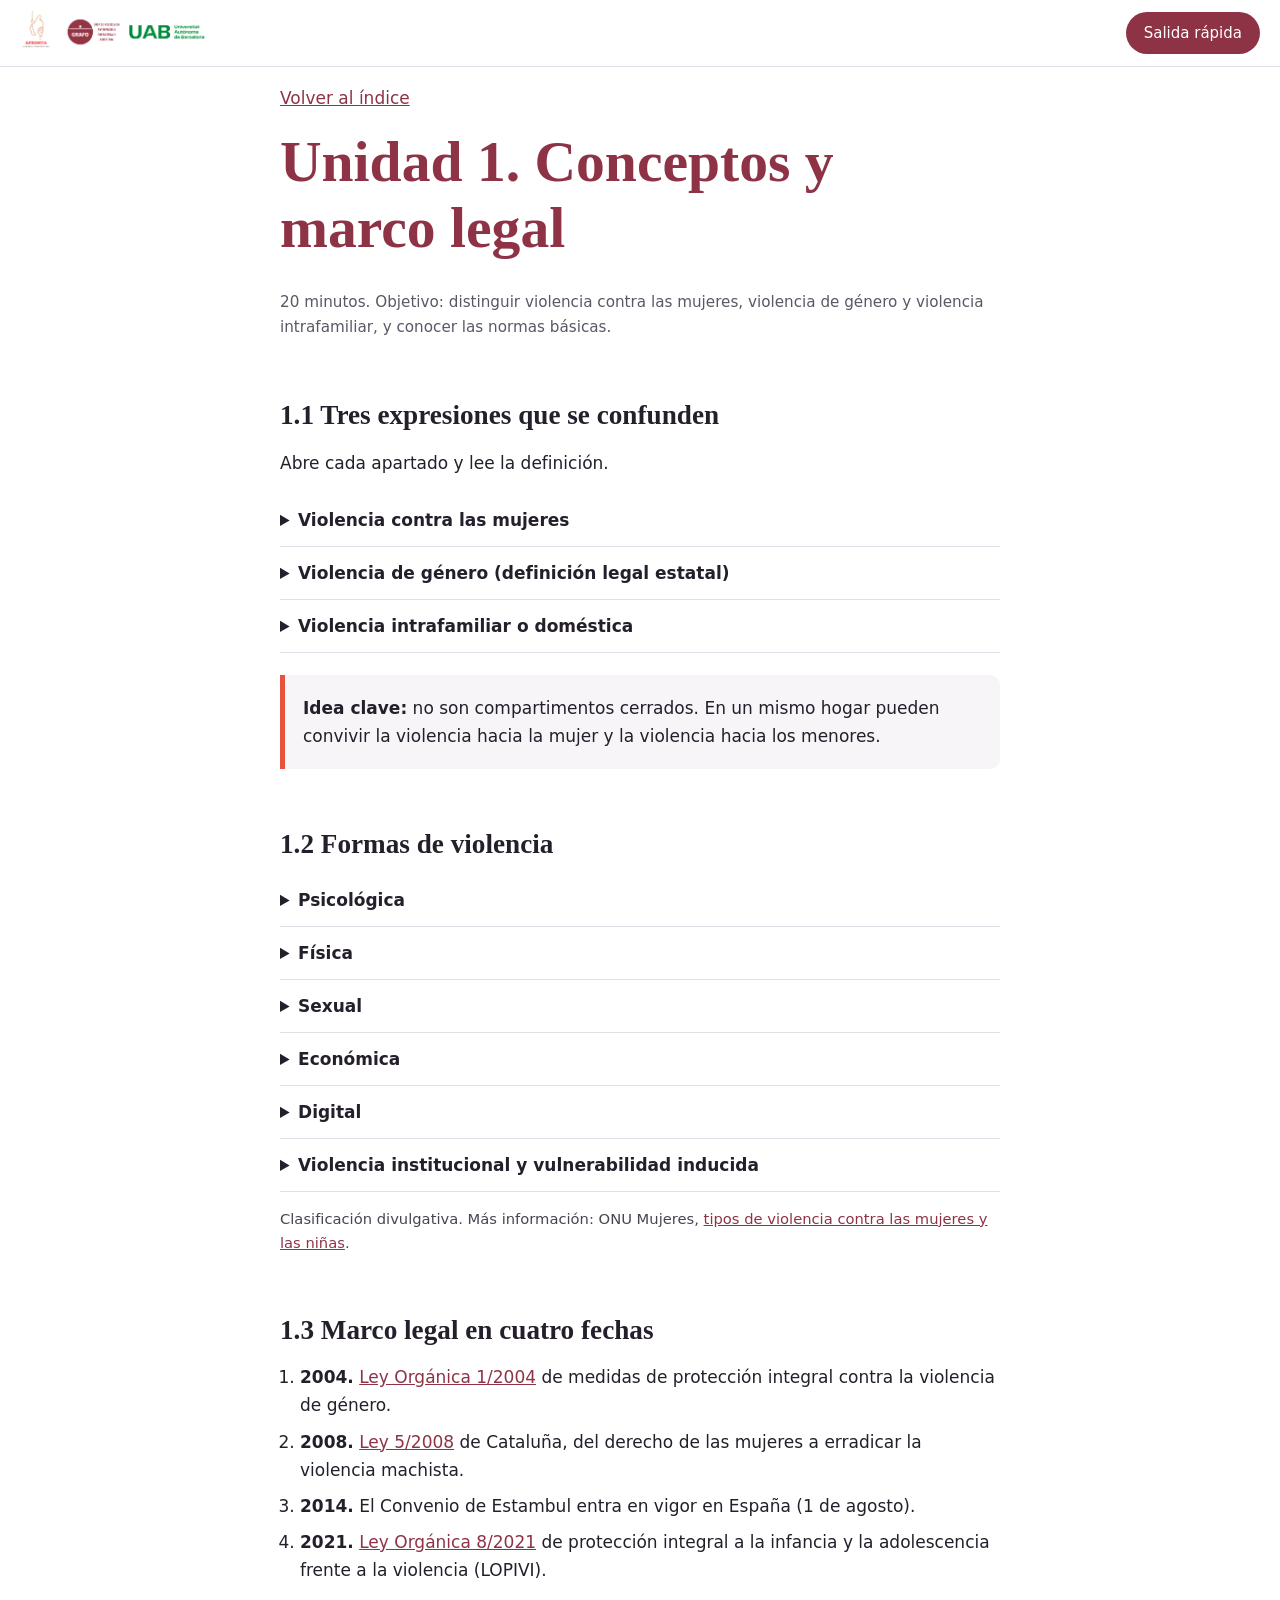
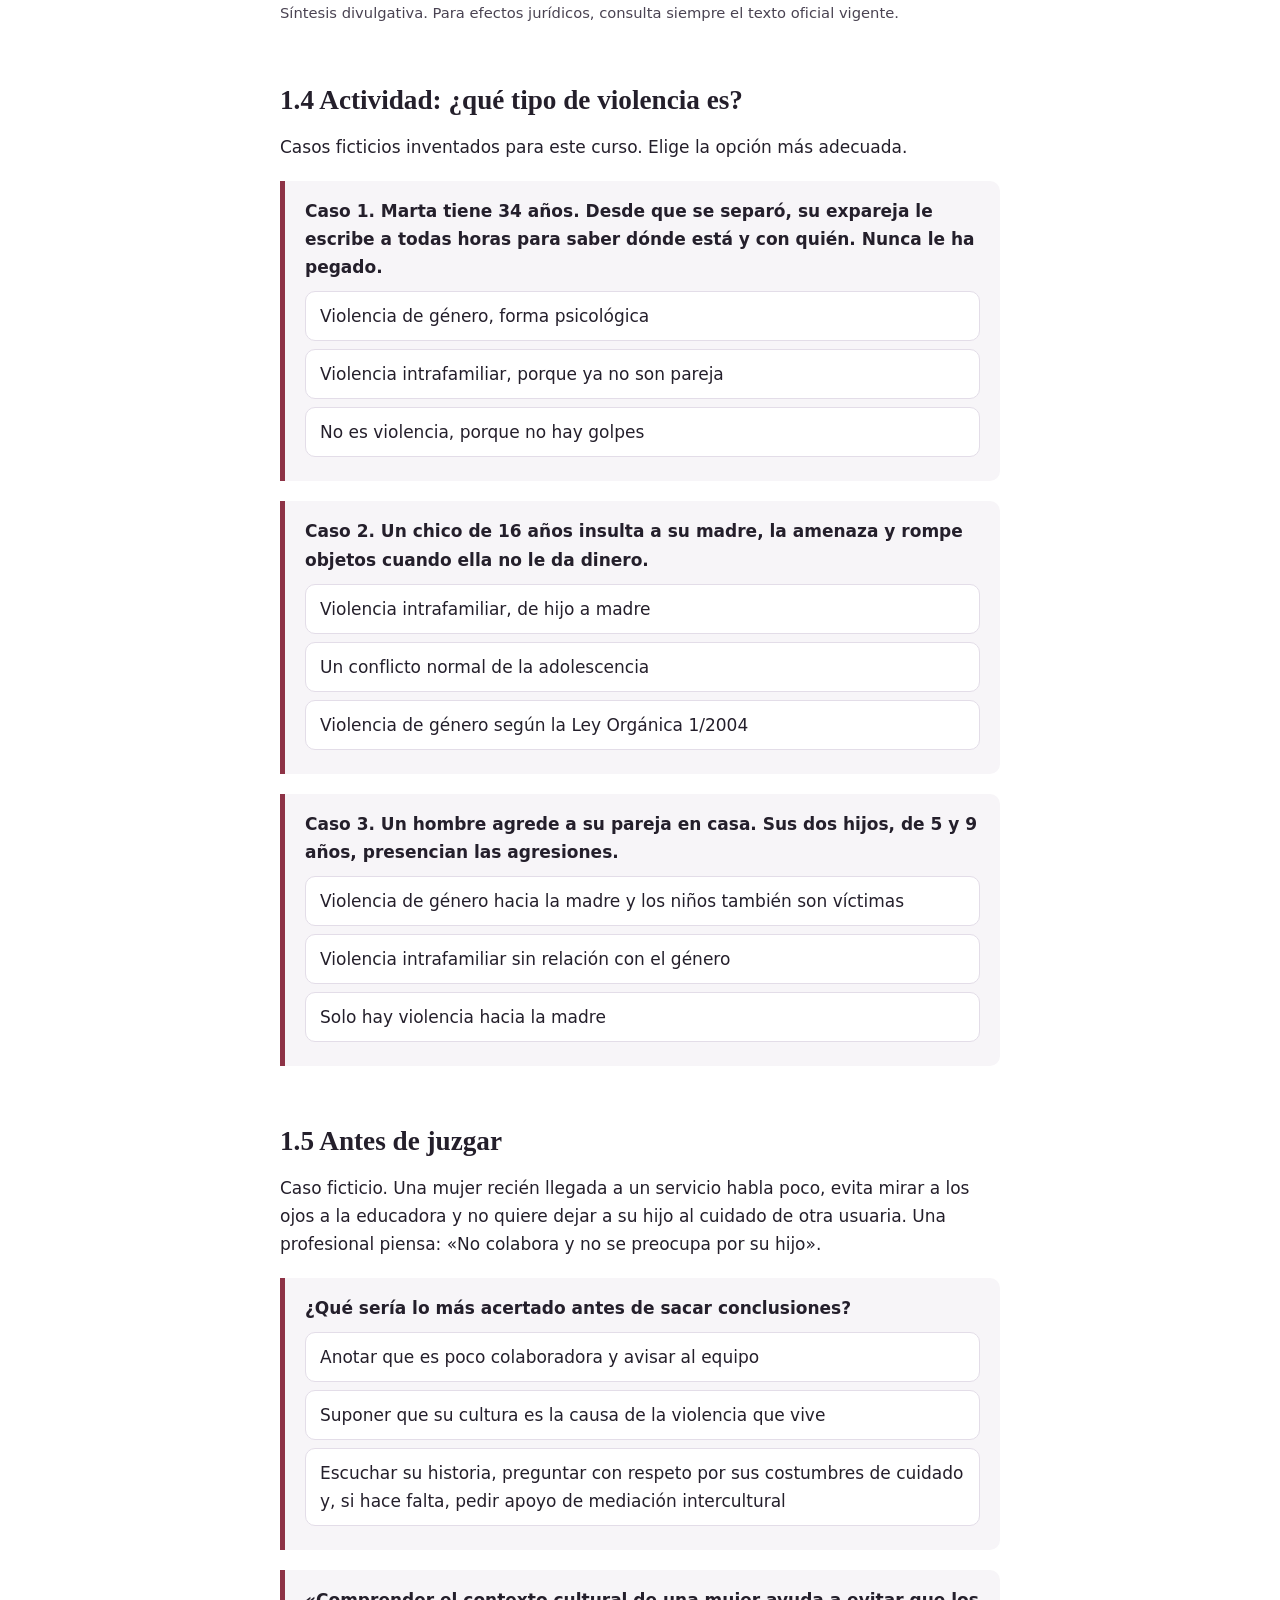
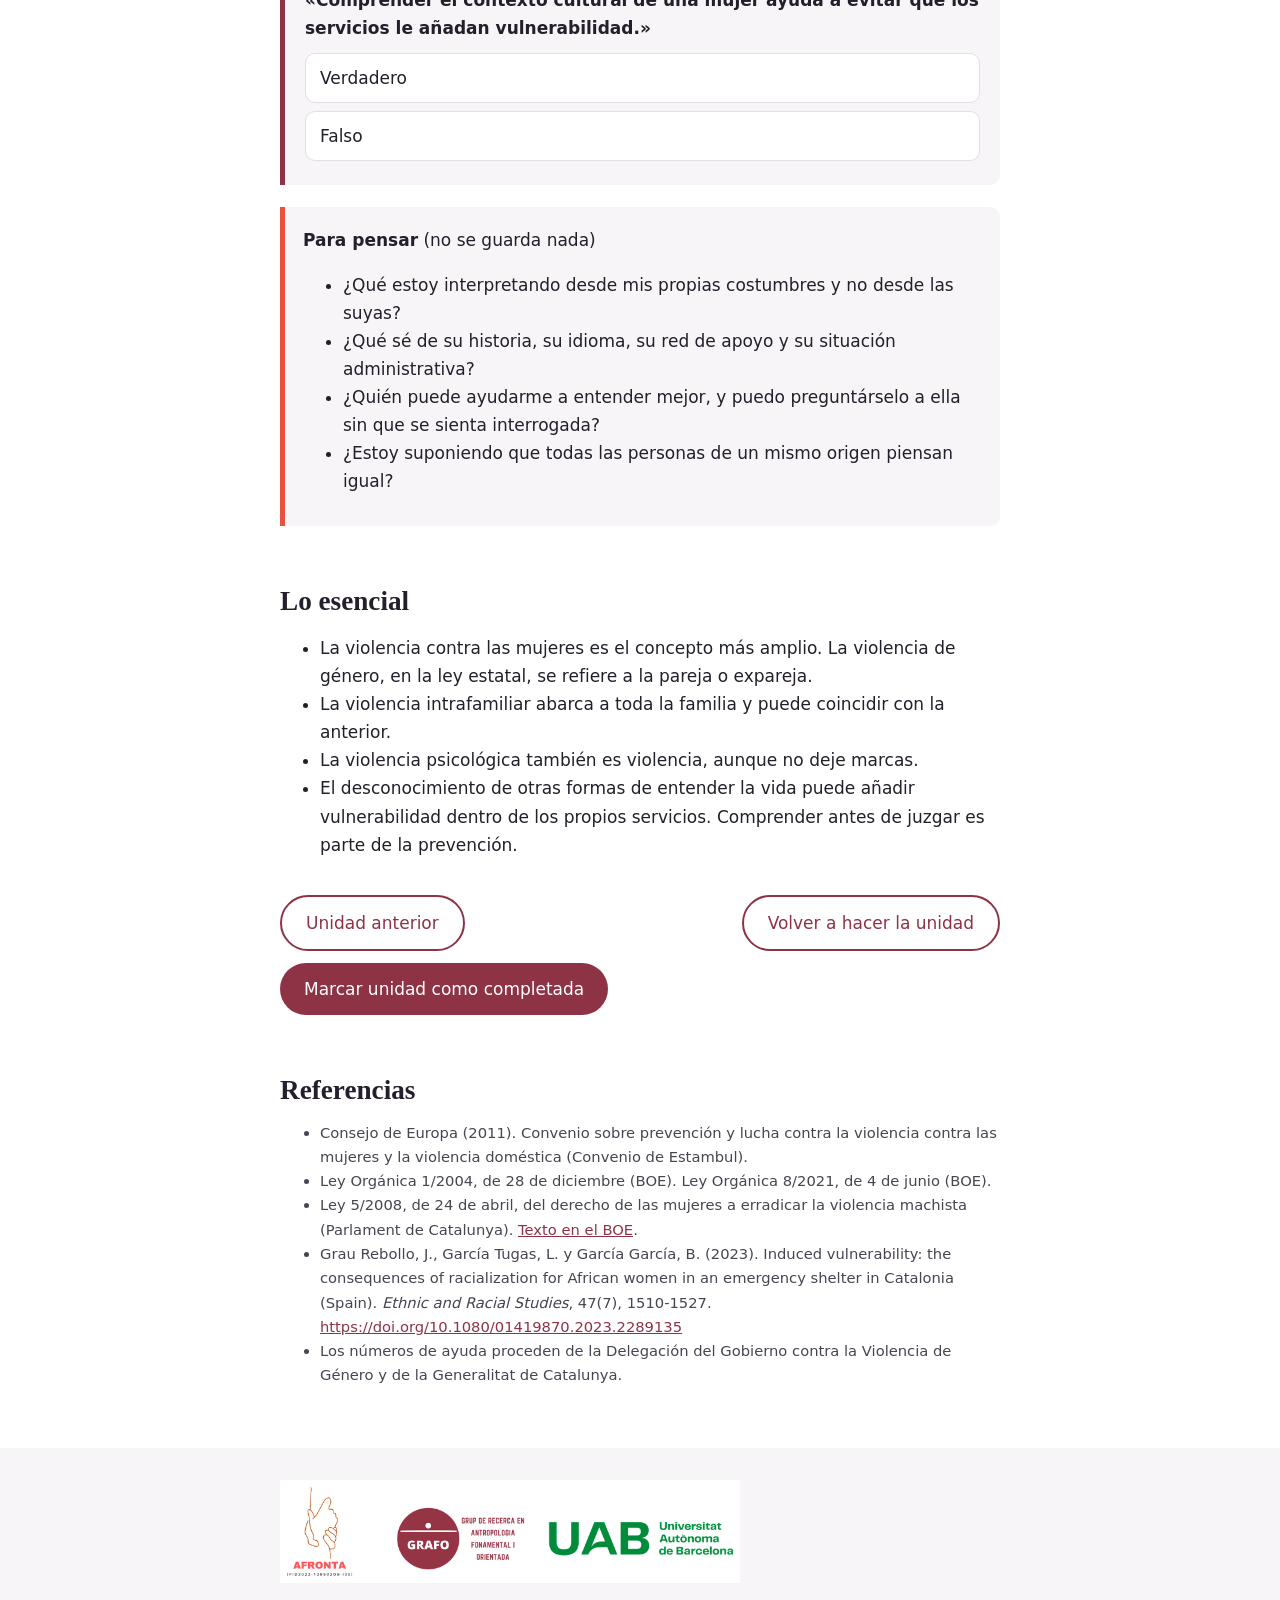
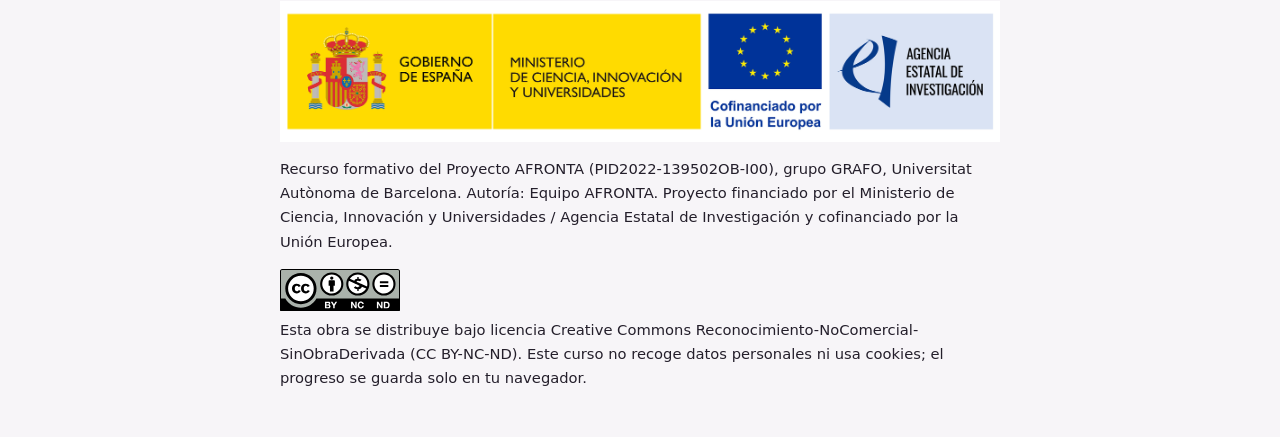
==== unidad-1/index.html @ 179e8720 "Launh" ====
<!DOCTYPE html>
<html lang="es">
<head>
<meta charset="utf-8">
<meta name="viewport" content="width=device-width, initial-scale=1">
<title>Unidad 1. Conceptos y marco legal | Mirar, nombrar, acompañar</title>
<link rel="stylesheet" href="../assets/style.css">
</head>
<body data-base="../">
<main id="main" class="wrap">
<p><a href="../index.html">Volver al índice</a></p>
<h1>Unidad 1. Conceptos y marco legal</h1>
<p class="meta">20 minutos. Objetivo: distinguir violencia contra las mujeres, violencia de género y violencia intrafamiliar, y conocer las normas básicas.</p>

<h2>1.1 Tres expresiones que se confunden</h2>
<p>Abre cada apartado y lee la definición.</p>
<details><summary>Violencia contra las mujeres</summary>
<p>Es el concepto más amplio. El Convenio de Estambul (Consejo de Europa, 2011) la considera una violación de los derechos humanos y una forma de discriminación. Incluye cualquier acto basado en el género que cause o pueda causar daño físico, sexual, psicológico o económico, ocurra en público o en privado.</p></details>
<details><summary>Violencia de género (definición legal estatal)</summary>
<p>La Ley Orgánica 1/2004 la define como la que ejercen hombres sobre mujeres que son o han sido sus cónyuges o parejas, aunque no convivan. La ley la entiende como expresión de desigualdad y de relaciones de poder. En Cataluña, la <a href="https://www.boe.es/eli/es-ct/l/2008/04/24/5/con">Ley 5/2008</a> habla de «violencia machista» y contempla más ámbitos: la pareja, la familia, el trabajo, la comunidad, el entorno digital y las instituciones, entre otros.</p></details>
<details><summary>Violencia intrafamiliar o doméstica</summary>
<p>Es la que ocurre entre personas de una misma familia o que conviven: hacia hijos e hijas, personas mayores, entre hermanos o de hijos hacia padres y madres. El Código Penal (art. 173.2) sanciona la violencia habitual en el ámbito familiar. La Ley 5/2008 recoge también el «ámbito familiar»: la violencia contra mujeres y menores ejercida por otros miembros de la familia o del hogar, sin incluir la de la pareja.</p></details>
<div class="note"><p><b>Idea clave:</b> no son compartimentos cerrados. En un mismo hogar pueden convivir la violencia hacia la mujer y la violencia hacia los menores.</p></div>

<h2>1.2 Formas de violencia</h2>
<details><summary>Psicológica</summary><p>Insultos, humillaciones, amenazas, aislamiento, control de las amistades o del móvil. Es la más frecuente y la que menos se ve.</p></details>
<details><summary>Física</summary><p>Golpes, empujones o cualquier agresión al cuerpo. No siempre deja marcas.</p></details>
<details><summary>Sexual</summary><p>Cualquier acto sexual sin consentimiento, también dentro de la pareja.</p></details>
<details><summary>Económica</summary><p>Controlar el dinero, impedir trabajar o negar los recursos básicos para la vida familiar.</p></details>
<details><summary>Digital</summary><p>Vigilancia por redes o geolocalización, difusión de imágenes íntimas, acoso por mensajes.</p></details>
<details><summary>Violencia institucional y vulnerabilidad inducida</summary>
<p>La Ley 5/2008 reconoce la <b>violencia institucional</b>: acciones u omisiones de las instituciones que retrasan, dificultan o impiden que una mujer acceda a sus derechos, incluida la falta de la diligencia debida.</p>
<p>La investigación antropológica añade un matiz: a veces no hay mala intención, sino <b>desconocimiento</b>. Si los servicios no conocen formas culturalmente diversas de pensar, comunicarse o criar, pueden interpretar mal a una mujer (por ejemplo, creer que «no colabora» o que «cuida mal») y, sin quererlo, añadirle una vulnerabilidad nueva. Grau Rebollo, García Tugas y García García (2023) la llaman <i>vulnerabilidad inducida</i>: un aumento de la vulnerabilidad que ya tenía la persona, dentro de los propios servicios de protección. Es un concepto cercano a la violencia institucional, pero no idéntico.</p>
<p>Comprender el contexto no justifica ninguna violencia: ninguna costumbre justifica vulnerar derechos. Se trata de comprender antes de juzgar.</p></details>
<p class="refs">Clasificación divulgativa. Más información: ONU Mujeres, <a href="https://www.unwomen.org/es/what-we-do/ending-violence-against-women/faqs/types-of-violence">tipos de violencia contra las mujeres y las niñas</a>.</p>

<h2>1.3 Marco legal en cuatro fechas</h2>
<ol class="tl">
<li><b>2004.</b> <a href="https://www.boe.es/buscar/act.php?id=BOE-A-2004-21760">Ley Orgánica 1/2004</a> de medidas de protección integral contra la violencia de género.</li>
<li><b>2008.</b> <a href="https://www.boe.es/eli/es-ct/l/2008/04/24/5/con">Ley 5/2008</a> de Cataluña, del derecho de las mujeres a erradicar la violencia machista.</li>
<li><b>2014.</b> El Convenio de Estambul entra en vigor en España (1 de agosto).</li>
<li><b>2021.</b> <a href="https://www.boe.es/eli/es/lo/2021/06/04/8/con">Ley Orgánica 8/2021</a> de protección integral a la infancia y la adolescencia frente a la violencia (LOPIVI).</li>
</ol>
<p class="refs">Síntesis divulgativa. Para efectos jurídicos, consulta siempre el texto oficial vigente.</p>

<h2>1.4 Actividad: ¿qué tipo de violencia es?</h2>
<p>Casos ficticios inventados para este curso. Elige la opción más adecuada.</p>

<div class="quiz"><p class="q">Caso 1. Marta tiene 34 años. Desde que se separó, su expareja le escribe a todas horas para saber dónde está y con quién. Nunca le ha pegado.</p>
<button class="opt" type="button" data-ok>Violencia de género, forma psicológica</button>
<button class="opt" type="button">No es violencia, porque no hay golpes</button>
<button class="opt" type="button">Violencia intrafamiliar, porque ya no son pareja</button>
<p class="fb" aria-live="polite" hidden>El control persistente por parte de una expareja es violencia psicológica. La ley incluye a las exparejas, aunque ya no convivan y no haya agresión física.</p></div>

<div class="quiz"><p class="q">Caso 2. Un chico de 16 años insulta a su madre, la amenaza y rompe objetos cuando ella no le da dinero.</p>
<button class="opt" type="button">Violencia de género según la Ley Orgánica 1/2004</button>
<button class="opt" type="button" data-ok>Violencia intrafamiliar, de hijo a madre</button>
<button class="opt" type="button">Un conflicto normal de la adolescencia</button>
<p class="fb" aria-live="polite" hidden>Es violencia en el ámbito familiar. No encaja en la definición estatal de violencia de género, que se refiere a la pareja o expareja, pero necesita intervención.</p></div>

<div class="quiz"><p class="q">Caso 3. Un hombre agrede a su pareja en casa. Sus dos hijos, de 5 y 9 años, presencian las agresiones.</p>
<button class="opt" type="button">Solo hay violencia hacia la madre</button>
<button class="opt" type="button" data-ok>Violencia de género hacia la madre y los niños también son víctimas</button>
<button class="opt" type="button">Violencia intrafamiliar sin relación con el género</button>
<p class="fb" aria-live="polite" hidden>La norma estatal reconoce a los hijos e hijas menores como víctimas. Lo desarrollaremos en la unidad 3.</p></div>

<h2>1.5 Antes de juzgar</h2>
<p>Caso ficticio. Una mujer recién llegada a un servicio habla poco, evita mirar a los ojos a la educadora y no quiere dejar a su hijo al cuidado de otra usuaria. Una profesional piensa: «No colabora y no se preocupa por su hijo».</p>

<div class="quiz"><p class="q">¿Qué sería lo más acertado antes de sacar conclusiones?</p>
<button class="opt" type="button">Anotar que es poco colaboradora y avisar al equipo</button>
<button class="opt" type="button" data-ok>Escuchar su historia, preguntar con respeto por sus costumbres de cuidado y, si hace falta, pedir apoyo de mediación intercultural</button>
<button class="opt" type="button">Suponer que su cultura es la causa de la violencia que vive</button>
<p class="fb" aria-live="polite" hidden>Un mismo gesto puede significar cosas distintas según el contexto: respeto, miedo, cansancio o desconfianza hacia los servicios. Conviene preguntar sin interrogar y conocer primero su situación. Atribuir la violencia a la cultura es un error frecuente: la Ley 5/2008 pide distinguir las causas de la violencia machista de la procedencia cultural.</p></div>

<div class="quiz"><p class="q">«Comprender el contexto cultural de una mujer ayuda a evitar que los servicios le añadan vulnerabilidad.»</p>
<button class="opt" type="button" data-ok>Verdadero</button><button class="opt" type="button">Falso</button>
<p class="fb" aria-live="polite" hidden>Comprender no es justificar: ninguna particularidad cultural justifica vulnerar los derechos fundamentales de las mujeres. Pero conocer su situación evita prejuicios y permite acompañar mejor.</p></div>

<div class="note"><p><b>Para pensar</b> (no se guarda nada)</p>
<ul>
<li>¿Qué estoy interpretando desde mis propias costumbres y no desde las suyas?</li>
<li>¿Qué sé de su historia, su idioma, su red de apoyo y su situación administrativa?</li>
<li>¿Quién puede ayudarme a entender mejor, y puedo preguntárselo a ella sin que se sienta interrogada?</li>
<li>¿Estoy suponiendo que todas las personas de un mismo origen piensan igual?</li>
</ul></div>

<h2>Lo esencial</h2>
<ul>
<li>La violencia contra las mujeres es el concepto más amplio. La violencia de género, en la ley estatal, se refiere a la pareja o expareja.</li>
<li>La violencia intrafamiliar abarca a toda la familia y puede coincidir con la anterior.</li>
<li>La violencia psicológica también es violencia, aunque no deje marcas.</li>
<li>El desconocimiento de otras formas de entender la vida puede añadir vulnerabilidad dentro de los propios servicios. Comprender antes de juzgar es parte de la prevención.</li>
</ul>

<div class="nav"><a class="btn ghost" href="../unidad-0/index.html">Unidad anterior</a>
<button class="btn ghost" type="button" data-reset="u1">Volver a hacer la unidad</button>
<button class="btn" type="button" data-complete="u1">Marcar unidad como completada</button></div>
<p id="saved" hidden>Progreso guardado en este navegador. <a href="../unidad-2/index.html">Pasar a la unidad 2</a></p>

<h2>Referencias</h2>
<ul class="refs">
<li>Consejo de Europa (2011). Convenio sobre prevención y lucha contra la violencia contra las mujeres y la violencia doméstica (Convenio de Estambul).</li>
<li>Ley Orgánica 1/2004, de 28 de diciembre (BOE). Ley Orgánica 8/2021, de 4 de junio (BOE).</li>
<li>Ley 5/2008, de 24 de abril, del derecho de las mujeres a erradicar la violencia machista (Parlament de Catalunya). <a href="https://www.boe.es/eli/es-ct/l/2008/04/24/5/con">Texto en el BOE</a>.</li>
<li>Grau Rebollo, J., García Tugas, L. y García García, B. (2023). Induced vulnerability: the consequences of racialization for African women in an emergency shelter in Catalonia (Spain). <i>Ethnic and Racial Studies</i>, 47(7), 1510-1527. <a href="https://doi.org/10.1080/01419870.2023.2289135">https://doi.org/10.1080/01419870.2023.2289135</a></li>
<li>Los números de ayuda proceden de la Delegación del Gobierno contra la Violencia de Género y de la Generalitat de Catalunya.</li>
</ul>
</main>
<script src="../assets/app.js"></script>
</body>
</html>
---- assets/style.css ----
:root{--ink:#241F2B;--bur:#8E3346;--cor:#E8533F;--grn:#0E8F46;--mist:#F7F5F8;--line:#E3DDE8}
*{box-sizing:border-box}
body{margin:0;font:17px/1.65 system-ui,-apple-system,"Segoe UI",sans-serif;color:var(--ink);background:#fff}
h1,h2,h3{font-family:"Iowan Old Style","Palatino Linotype",Palatino,Georgia,serif;line-height:1.15;margin:0 0 .5em}
h1{font-size:clamp(2.2rem,6vw,3.6rem);color:var(--bur)}
h2{font-size:1.7rem;margin-top:2.2em}
h3{font-size:1.2rem}
a{color:var(--bur)}
:focus-visible{outline:3px solid var(--cor);outline-offset:2px}
.skip{position:absolute;left:-999px}.skip:focus{left:8px;top:8px;background:#fff;padding:8px;z-index:20}
.bar{position:sticky;top:0;z-index:10;display:flex;align-items:center;justify-content:space-between;gap:12px;padding:8px 20px;background:#fff;border-bottom:1px solid var(--line)}
.bar img{height:42px;width:auto;max-width:60vw}
.exit{background:var(--bur);color:#fff;border:0;border-radius:999px;padding:9px 18px;font:inherit;font-size:15px;cursor:pointer}
.exit:hover{background:#6f2536}
.wrap{max-width:760px;margin:0 auto;padding:0 20px}
.hero{padding:56px 0 28px;position:relative}
.hero svg{position:absolute;right:0;top:36px;width:210px;pointer-events:none}
@media(min-width:701px){.hero>:not(svg){max-width:calc(100% - 230px)}}
.lead{font-size:1.2rem;max-width:34em}
.meta{color:#5d5666;font-size:.95rem}
.path{list-style:none;margin:24px 0;padding:0 0 0 30px;border-left:2px solid var(--bur)}
.path li{position:relative;margin:0 0 6px}
.path li::before{content:"";position:absolute;left:-39px;top:18px;width:16px;height:16px;border-radius:50%;background:#fff;border:3px solid var(--bur)}
.path li.done::before{background:var(--grn);border-color:var(--grn)}
.path li.soon{opacity:.55}
.path li>a,.path li>span{display:flex;justify-content:space-between;gap:12px;padding:12px 14px;text-decoration:none;color:inherit;border-radius:10px}
.path li>a:hover{background:var(--mist)}
.path small{color:#5d5666;white-space:nowrap}
.note{background:var(--mist);border-left:5px solid var(--cor);padding:14px 18px;border-radius:0 10px 10px 0;margin:22px 0}
.note p{margin:.3em 0}
details{border-bottom:1px solid var(--line);padding:12px 0}
summary{cursor:pointer;font-weight:700}
details[open] summary{color:var(--bur)}
.time{display:inline-block;font-size:.9rem;color:#5d5666;margin-left:8px;font-family:system-ui,sans-serif;font-weight:400}
.quiz{border-left:5px solid var(--bur);background:var(--mist);padding:16px 20px;margin:20px 0;border-radius:0 10px 10px 0}
.q{font-weight:700;margin:0 0 10px}
.opt{display:block;width:100%;text-align:left;font:inherit;background:#fff;border:1.5px solid var(--line);border-radius:10px;padding:10px 14px;margin:8px 0;cursor:pointer;color:var(--ink)}
.opt:hover:not(:disabled){border-color:var(--bur)}
.opt:disabled{cursor:default;color:var(--ink)}
.opt.ok{border-color:var(--grn);background:#E7F5EC}
.opt.no{border-color:var(--cor);background:#FDEBE8}
.fb{margin:12px 0 0}
.btn{display:inline-block;background:var(--bur);color:#fff;border:0;border-radius:999px;padding:12px 24px;font:inherit;text-decoration:none;cursor:pointer}
.btn:disabled{background:var(--grn)}
.btn.ghost{background:#fff;color:var(--bur);border:2px solid var(--bur)}
.nav{display:flex;flex-wrap:wrap;gap:12px;justify-content:space-between;margin:36px 0}
ol.tl{padding-left:20px}ol.tl li{margin:8px 0}
.refs{font-size:.92rem;color:#4a4352}
.ft{background:var(--mist);margin-top:60px;padding:32px 0;font-size:.92rem}
.ft img{max-width:100%;height:auto}
.ft .logos{display:grid;gap:18px}
.ft .logos img:first-child{max-width:460px}
@media(max-width:700px){.hero svg{display:none}body{font-size:16px}}
@media(prefers-reduced-motion:reduce){*{transition:none!important}}

@media print{body *{visibility:hidden}#dip,#dip *{visibility:visible}#dip{position:absolute;left:0;top:0;width:100%}}
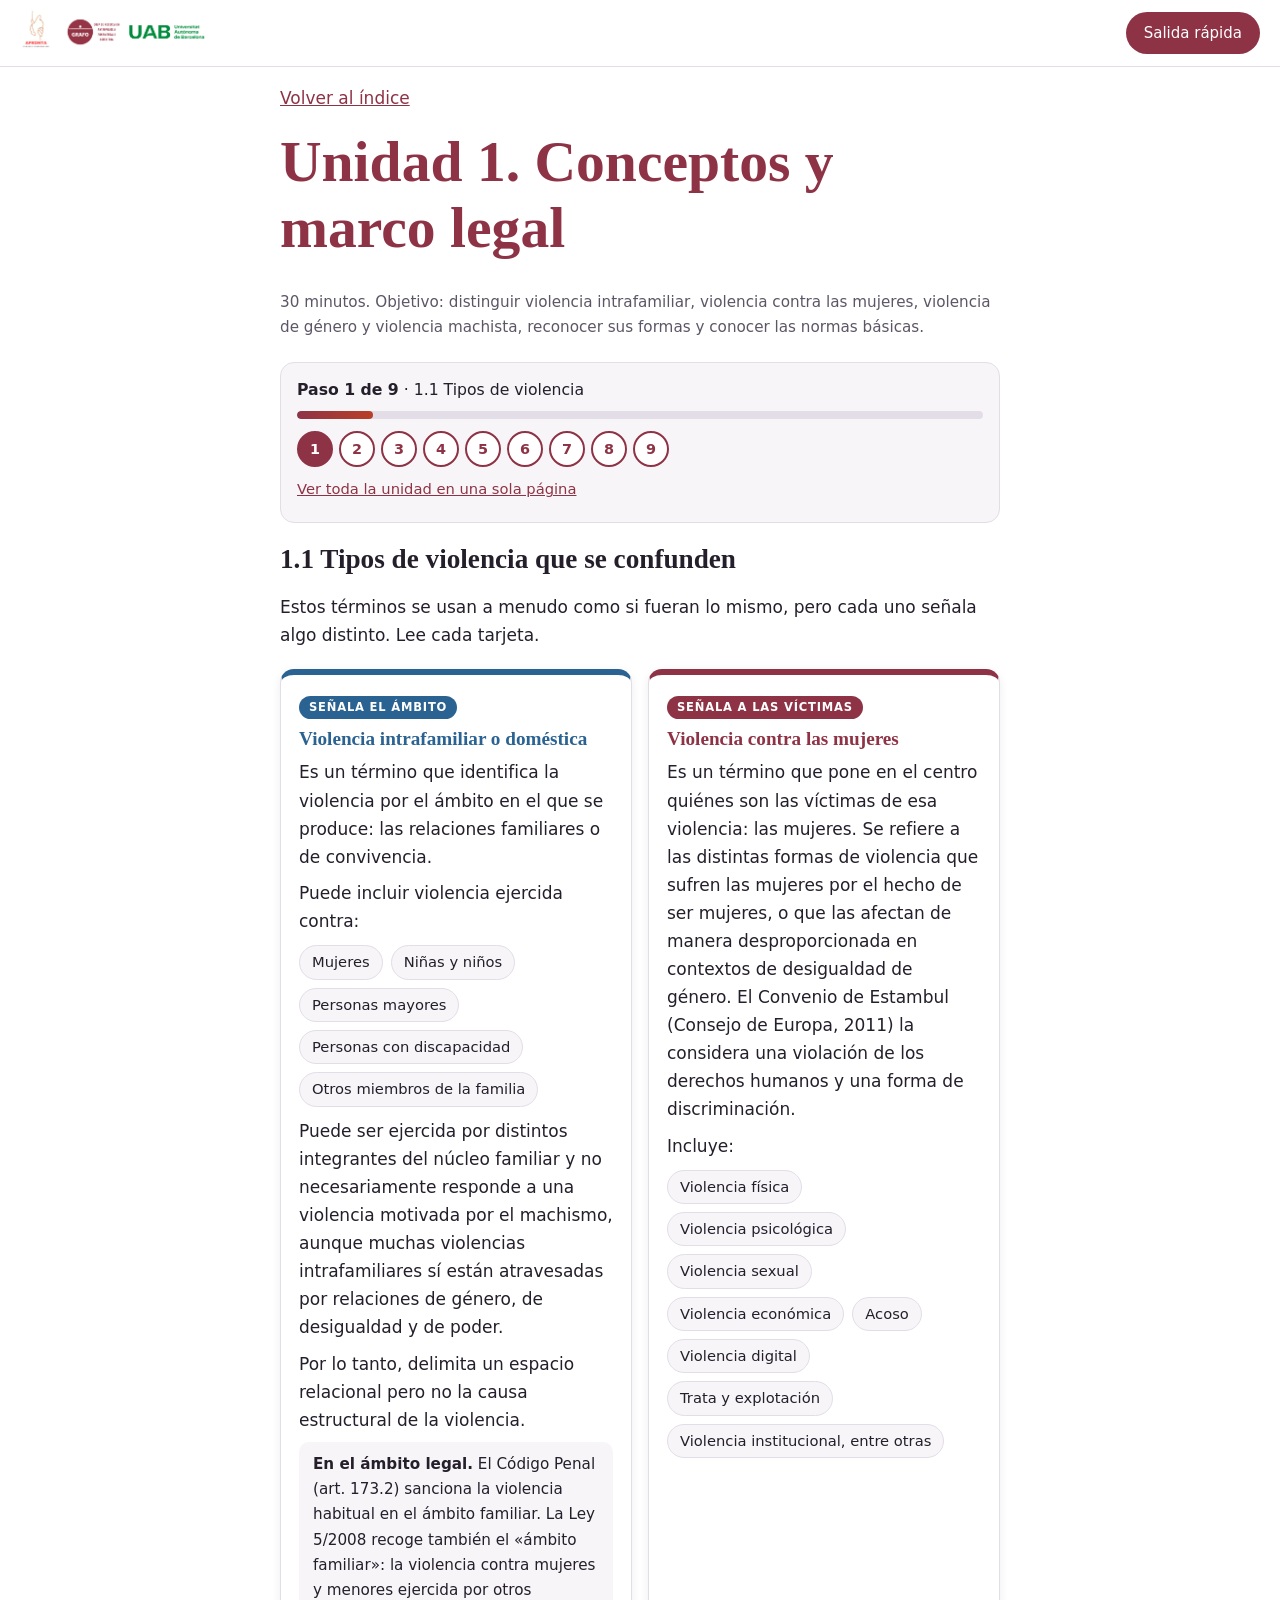
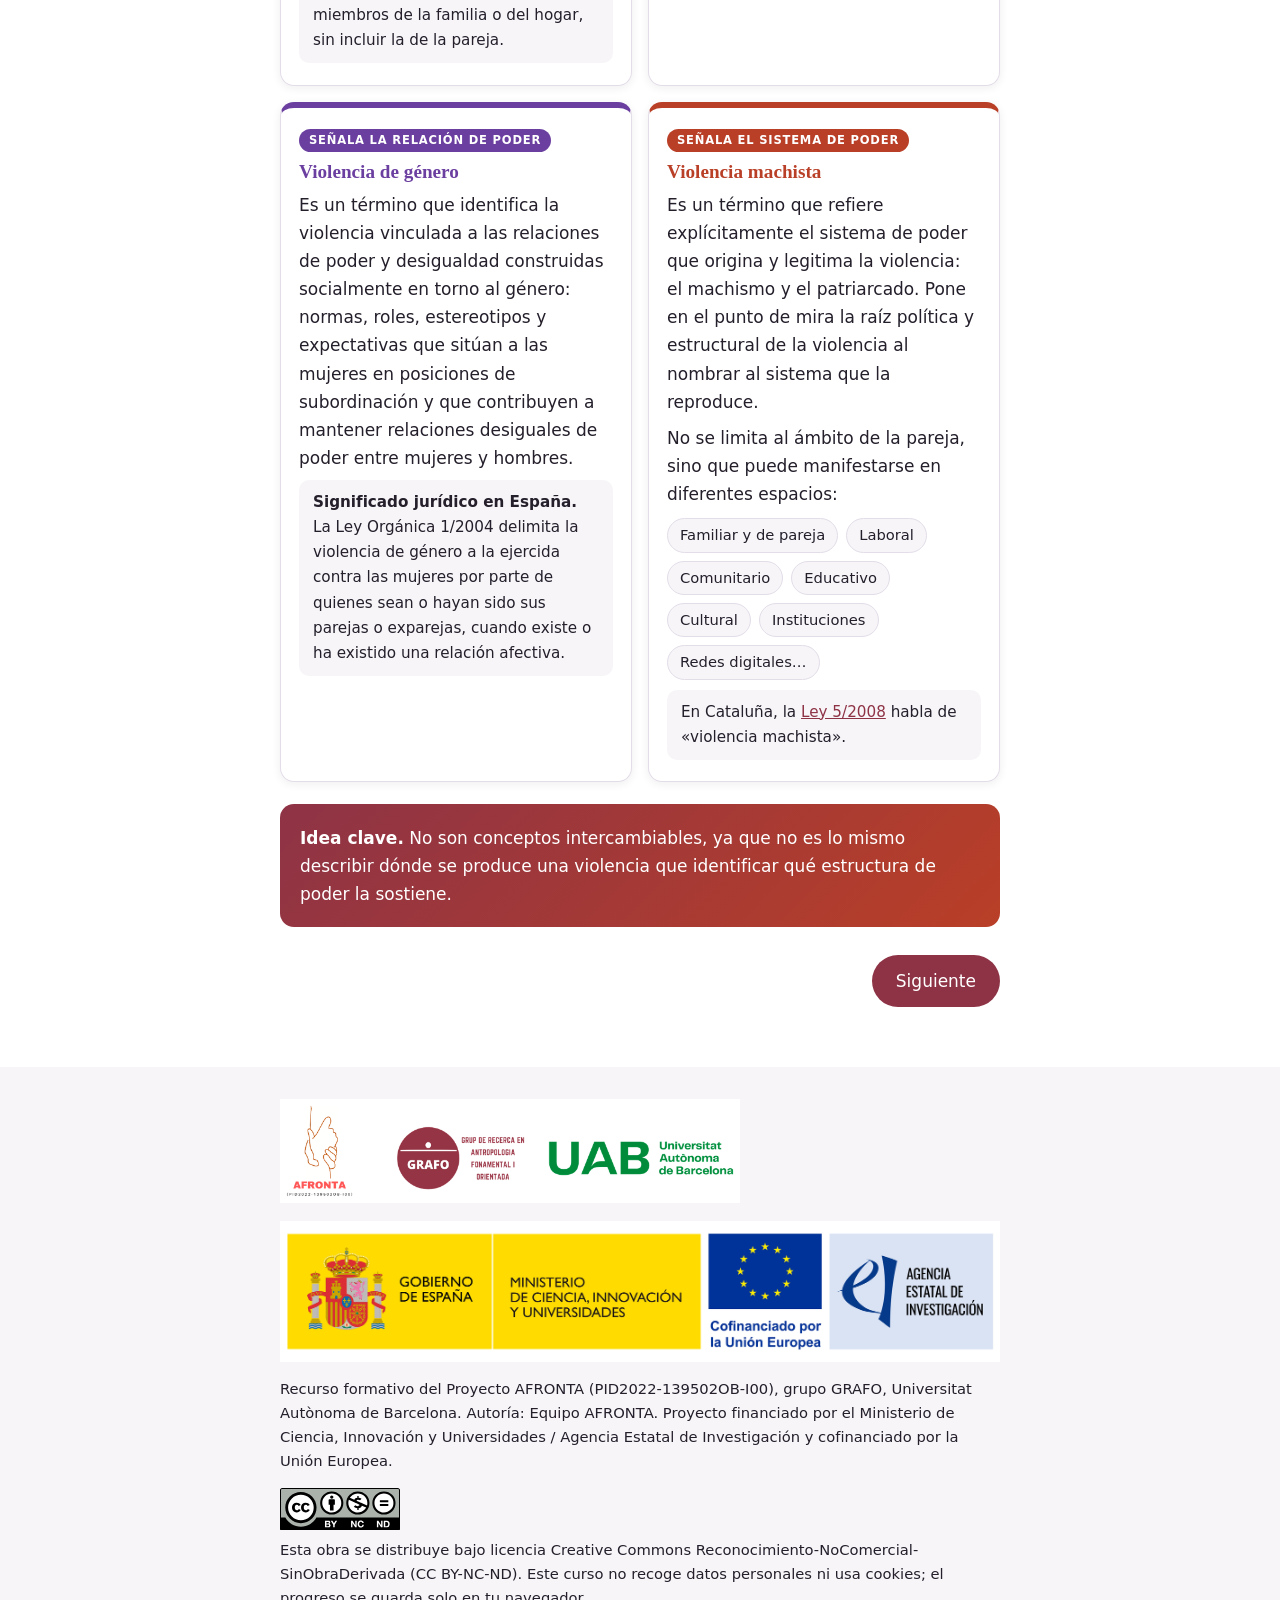
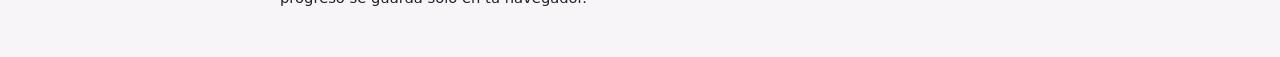
==== commit 8de0ab39: "Update unit 1" ====
--- a/unidad-1/index.html
+++ b/unidad-1/index.html
@@ -5,36 +5,160 @@
 <meta name="viewport" content="width=device-width, initial-scale=1">
 <title>Unidad 1. Conceptos y marco legal | Mirar, nombrar, acompañar</title>
 <link rel="stylesheet" href="../assets/style.css">
+<style>
+/* Estilos propios de la unidad 1 (todo en este archivo) */
+.u-bur{--c:#8E3346}.u-cor{--c:#B93F27}.u-grn{--c:#0B7A3B}.u-blu{--c:#2A6291}.u-pur{--c:#6B3FA0}
+.cards{display:grid;gap:16px;grid-template-columns:repeat(auto-fit,minmax(280px,1fr));margin:20px 0}
+.cards.sm{grid-template-columns:repeat(auto-fit,minmax(220px,1fr))}
+.card{background:#fff;border:1px solid var(--line);border-top:6px solid var(--c,var(--bur));border-radius:14px;padding:16px 18px 14px;box-shadow:0 2px 10px rgba(36,31,43,.07)}
+.card h3{margin:.45em 0 .35em;color:var(--c,var(--bur))}
+.card p{margin:.5em 0}
+.card ul{margin:.4em 0;padding-left:1.2em}
+.card.wide{grid-column:1/-1}
+.tag{display:inline-block;font:700 .72rem/1 system-ui,sans-serif;letter-spacing:.07em;text-transform:uppercase;color:#fff;background:var(--c,var(--bur));padding:6px 10px;border-radius:999px}
+.card ul.chips,.chips{display:flex;flex-wrap:wrap;gap:8px;list-style:none;margin:.6em 0;padding:0!important}
+.chips li{background:var(--mist);border:1px solid var(--line);border-radius:999px;padding:4px 12px;font-size:.92rem}
+.legal{background:var(--mist);border-radius:10px;padding:10px 14px;font-size:.95rem;margin-top:12px}
+.callout{border-left:5px solid var(--c,var(--cor));background:var(--mist);border-radius:0 12px 12px 0;padding:6px 18px;margin:16px 0}
+.callout h4{margin:.8em 0 .2em;font:700 1rem system-ui,sans-serif;color:var(--c,var(--cor));text-transform:uppercase;letter-spacing:.05em}
+.idea{background:linear-gradient(135deg,#8E3346,#B93F27);color:#fff;border-radius:14px;padding:16px 20px;margin:22px 0}
+.idea p{margin:.2em 0}
+.fig{margin:18px auto;text-align:center}
+.fig svg{max-width:100%;height:auto}
+.fig figcaption{font-size:.9rem;color:#4a4352}
+.cardsol{counter-reset:s}
+.cardsol .card{counter-increment:s;position:relative;padding-top:26px}
+.cardsol .card::before{content:counter(s);position:absolute;top:-16px;left:16px;width:32px;height:32px;border-radius:50%;background:var(--c,var(--bur));color:#fff;font:700 1rem/32px system-ui,sans-serif;text-align:center}
+.fb p,.fb ul,.fb .cards,.fb .fig{margin-top:.7em;margin-bottom:.7em}
+.fb details{background:#fff;border:1px solid var(--line);border-radius:10px;padding:10px 14px;margin:12px 0}
+.case{background:#fff;border:1px solid var(--line);border-left:6px solid var(--cor);border-radius:12px;padding:12px 18px;margin:26px 0 8px}
+.case b.k{color:var(--cor)}
+.term{position:relative;display:inline}
+.termb{font:inherit;font-weight:700;color:var(--bur);background:none;border:0;border-bottom:2px dotted var(--bur);padding:0;cursor:help}
+.pop{position:absolute;z-index:30;left:0;top:calc(100% + 8px);width:min(340px,86vw);background:#241F2B;color:#fff;border-radius:12px;padding:12px 16px;font-size:.93rem;line-height:1.5;box-shadow:0 8px 24px rgba(0,0,0,.3);font-weight:400}
+.pop[hidden]{display:none}
+.pop::before{content:"";position:absolute;top:-6px;left:var(--ax,24px);width:12px;height:12px;background:#241F2B;transform:rotate(45deg)}
+@media(prefers-reduced-motion:no-preference){.pop{animation:pin .15s ease-out}@keyframes pin{from{opacity:0;transform:translateY(-4px)}to{opacity:1;transform:none}}}
+
+.stepper{margin:22px 0 4px;padding:14px 16px;background:var(--mist);border:1px solid var(--line);border-radius:14px}
+.stepinfo{margin:0 0 8px;font-size:.98rem}
+.pbar{height:8px;border-radius:99px;background:#E3DDE8;overflow:hidden}
+.pbar i{display:block;height:100%;width:0;background:linear-gradient(90deg,#8E3346,#B93F27);border-radius:99px;transition:width .3s}
+.dots{display:flex;flex-wrap:wrap;gap:6px;list-style:none;margin:12px 0 4px;padding:0}
+.dots button{width:36px;height:36px;border-radius:50%;border:2px solid var(--bur);background:#fff;color:var(--bur);font:700 .9rem system-ui,sans-serif;cursor:pointer}
+.dots button.seen{background:#F3D9DE}
+.dots button[aria-current=step]{background:var(--bur);color:#fff}
+.linkbtn{background:none;border:0;color:var(--bur);text-decoration:underline;font:inherit;font-size:.92rem;padding:6px 0;cursor:pointer}
+.stepnav{display:flex;gap:12px;justify-content:space-between;align-items:center;margin:28px 0 8px;flex-wrap:wrap}
+.stepnav .btn[hidden]{display:none}
+.stepnav .nx{margin-left:auto}
+.step{outline:0}
+.step>h2:first-child{margin-top:.8em}
+.steps-on.all-off .step[hidden]{display:none}
+.allmode .stepdots,.allmode .stepnav{display:none}
+@media(max-width:700px){.dots button{width:32px;height:32px}.stepnav .btn{padding:11px 18px}}
+</style>
 </head>
 <body data-base="../">
 <main id="main" class="wrap">
 <p><a href="../index.html">Volver al índice</a></p>
 <h1>Unidad 1. Conceptos y marco legal</h1>
-<p class="meta">20 minutos. Objetivo: distinguir violencia contra las mujeres, violencia de género y violencia intrafamiliar, y conocer las normas básicas.</p>
-
-<h2>1.1 Tres expresiones que se confunden</h2>
-<p>Abre cada apartado y lee la definición.</p>
-<details><summary>Violencia contra las mujeres</summary>
-<p>Es el concepto más amplio. El Convenio de Estambul (Consejo de Europa, 2011) la considera una violación de los derechos humanos y una forma de discriminación. Incluye cualquier acto basado en el género que cause o pueda causar daño físico, sexual, psicológico o económico, ocurra en público o en privado.</p></details>
-<details><summary>Violencia de género (definición legal estatal)</summary>
-<p>La Ley Orgánica 1/2004 la define como la que ejercen hombres sobre mujeres que son o han sido sus cónyuges o parejas, aunque no convivan. La ley la entiende como expresión de desigualdad y de relaciones de poder. En Cataluña, la <a href="https://www.boe.es/eli/es-ct/l/2008/04/24/5/con">Ley 5/2008</a> habla de «violencia machista» y contempla más ámbitos: la pareja, la familia, el trabajo, la comunidad, el entorno digital y las instituciones, entre otros.</p></details>
-<details><summary>Violencia intrafamiliar o doméstica</summary>
-<p>Es la que ocurre entre personas de una misma familia o que conviven: hacia hijos e hijas, personas mayores, entre hermanos o de hijos hacia padres y madres. El Código Penal (art. 173.2) sanciona la violencia habitual en el ámbito familiar. La Ley 5/2008 recoge también el «ámbito familiar»: la violencia contra mujeres y menores ejercida por otros miembros de la familia o del hogar, sin incluir la de la pareja.</p></details>
-<div class="note"><p><b>Idea clave:</b> no son compartimentos cerrados. En un mismo hogar pueden convivir la violencia hacia la mujer y la violencia hacia los menores.</p></div>
-
-<h2>1.2 Formas de violencia</h2>
-<details><summary>Psicológica</summary><p>Insultos, humillaciones, amenazas, aislamiento, control de las amistades o del móvil. Es la más frecuente y la que menos se ve.</p></details>
-<details><summary>Física</summary><p>Golpes, empujones o cualquier agresión al cuerpo. No siempre deja marcas.</p></details>
-<details><summary>Sexual</summary><p>Cualquier acto sexual sin consentimiento, también dentro de la pareja.</p></details>
-<details><summary>Económica</summary><p>Controlar el dinero, impedir trabajar o negar los recursos básicos para la vida familiar.</p></details>
-<details><summary>Digital</summary><p>Vigilancia por redes o geolocalización, difusión de imágenes íntimas, acoso por mensajes.</p></details>
-<details><summary>Violencia institucional y vulnerabilidad inducida</summary>
-<p>La Ley 5/2008 reconoce la <b>violencia institucional</b>: acciones u omisiones de las instituciones que retrasan, dificultan o impiden que una mujer acceda a sus derechos, incluida la falta de la diligencia debida.</p>
-<p>La investigación antropológica añade un matiz: a veces no hay mala intención, sino <b>desconocimiento</b>. Si los servicios no conocen formas culturalmente diversas de pensar, comunicarse o criar, pueden interpretar mal a una mujer (por ejemplo, creer que «no colabora» o que «cuida mal») y, sin quererlo, añadirle una vulnerabilidad nueva. Grau Rebollo, García Tugas y García García (2023) la llaman <i>vulnerabilidad inducida</i>: un aumento de la vulnerabilidad que ya tenía la persona, dentro de los propios servicios de protección. Es un concepto cercano a la violencia institucional, pero no idéntico.</p>
-<p>Comprender el contexto no justifica ninguna violencia: ninguna costumbre justifica vulnerar derechos. Se trata de comprender antes de juzgar.</p></details>
+<p class="meta">30 minutos. Objetivo: distinguir violencia intrafamiliar, violencia contra las mujeres, violencia de género y violencia machista, reconocer sus formas y conocer las normas básicas.</p>
+
+<nav class="stepper" id="stepper" aria-label="Pasos de la unidad" hidden>
+<p class="stepinfo" aria-live="polite"><b id="si"></b> · <span id="st"></span></p>
+<div class="pbar" role="progressbar" aria-label="Progreso de la unidad" aria-valuemin="1" aria-valuemax="9" aria-valuenow="1"><i id="bf"></i></div>
+<ol class="dots stepdots" id="dots"></ol>
+<button class="linkbtn" id="vall" type="button" aria-pressed="false">Ver toda la unidad en una sola página</button>
+</nav>
+
+<div id="steps">
+<section class="step" id="paso-1" data-t="1.1 Tipos de violencia" aria-labelledby="h-1">
+<h2 id="h-1">1.1 Tipos de violencia que se confunden</h2>
+<p>Estos términos se usan a menudo como si fueran lo mismo, pero cada uno señala algo distinto. Lee cada tarjeta.</p>
+
+<div class="cards">
+<div class="card u-blu">
+<span class="tag">Señala el ámbito</span>
+<h3>Violencia intrafamiliar o doméstica</h3>
+<p>Es un término que identifica la violencia por el ámbito en el que se produce: las relaciones familiares o de convivencia.</p>
+<p>Puede incluir violencia ejercida contra:</p>
+<ul class="chips"><li>Mujeres</li><li>Niñas y niños</li><li>Personas mayores</li><li>Personas con discapacidad</li><li>Otros miembros de la familia</li></ul>
+<p>Puede ser ejercida por distintos integrantes del núcleo familiar y no necesariamente responde a una violencia motivada por el machismo, aunque muchas violencias intrafamiliares sí están atravesadas por relaciones de género, de desigualdad y de poder.</p>
+<p>Por lo tanto, delimita un espacio relacional pero no la causa estructural de la violencia.</p>
+<p class="legal"><b>En el ámbito legal.</b> El Código Penal (art. 173.2) sanciona la violencia habitual en el ámbito familiar. La Ley 5/2008 recoge también el «ámbito familiar»: la violencia contra mujeres y menores ejercida por otros miembros de la familia o del hogar, sin incluir la de la pareja.</p>
+</div>
+
+<div class="card u-bur">
+<span class="tag">Señala a las víctimas</span>
+<h3>Violencia contra las mujeres</h3>
+<p>Es un término que pone en el centro quiénes son las víctimas de esa violencia: las mujeres. Se refiere a las distintas formas de violencia que sufren las mujeres por el hecho de ser mujeres, o que las afectan de manera desproporcionada en contextos de desigualdad de género. El Convenio de Estambul (Consejo de Europa, 2011) la considera una violación de los derechos humanos y una forma de discriminación.</p>
+<p>Incluye:</p>
+<ul class="chips"><li>Violencia física</li><li>Violencia psicológica</li><li>Violencia sexual</li><li>Violencia económica</li><li>Acoso</li><li>Violencia digital</li><li>Trata y explotación</li><li>Violencia institucional, entre otras</li></ul>
+</div>
+
+<div class="card u-pur">
+<span class="tag">Señala la relación de poder</span>
+<h3>Violencia de género</h3>
+<p>Es un término que identifica la violencia vinculada a las relaciones de poder y desigualdad construidas socialmente en torno al género: normas, roles, estereotipos y expectativas que sitúan a las mujeres en posiciones de subordinación y que contribuyen a mantener relaciones desiguales de poder entre mujeres y hombres.</p>
+<p class="legal"><b>Significado jurídico en España.</b> La Ley Orgánica 1/2004 delimita la violencia de género a la ejercida contra las mujeres por parte de quienes sean o hayan sido sus parejas o exparejas, cuando existe o ha existido una relación afectiva.</p>
+</div>
+
+<div class="card u-cor">
+<span class="tag">Señala el sistema de poder</span>
+<h3>Violencia machista</h3>
+<p>Es un término que refiere explícitamente el sistema de poder que origina y legitima la violencia: el machismo y el patriarcado. Pone en el punto de mira la raíz política y estructural de la violencia al nombrar al sistema que la reproduce.</p>
+<p>No se limita al ámbito de la pareja, sino que puede manifestarse en diferentes espacios:</p>
+<ul class="chips"><li>Familiar y de pareja</li><li>Laboral</li><li>Comunitario</li><li>Educativo</li><li>Cultural</li><li>Instituciones</li><li>Redes digitales…</li></ul>
+<p class="legal">En Cataluña, la <a href="https://www.boe.es/eli/es-ct/l/2008/04/24/5/con">Ley 5/2008</a> habla de «violencia machista».</p>
+</div>
+</div>
+
+<div class="idea"><p><b>Idea clave.</b> No son conceptos intercambiables, ya que no es lo mismo describir dónde se produce una violencia que identificar qué estructura de poder la sostiene.</p></div>
+
+</section>
+
+<section class="step" id="paso-2" data-t="1.2 Formas de violencia" aria-labelledby="h-2">
+<h2 id="h-2">1.2 Formas de violencia</h2>
+<p>Estas son las formas que veremos en el curso. Una misma situación puede combinar varias.</p>
+
+<div class="cards sm">
+<div class="card u-bur"><h3>Física</h3><p>Cualquier acto que provoque o pueda provocar daño corporal, lesiones o sufrimiento físico.</p></div>
+<div class="card u-pur"><h3>Psicológica</h3><p>Acciones que dañan la autoestima, la estabilidad emocional y la autonomía, como humillar, amenazar, controlar, intimidar o manipular.</p></div>
+<div class="card u-cor"><h3>Sexual</h3><p>Cualquier acto, contacto o práctica sexual impuesto sin consentimiento, mediante coerción, intimidación, abuso o fuerza, también en la relación de pareja.</p></div>
+<div class="card u-grn"><h3>Económica</h3><p>Control, limitación o privación de recursos económicos que restringe la autonomía y la capacidad de decisión de una persona. También incluye el impago de la pensión de alimentos de los hijos e hijas.</p></div>
+<div class="card u-blu"><h3>Digital</h3><p>Control, acoso, agresiones, amenazas o difusión de contenidos íntimos sin consentimiento a través de medios digitales.</p></div>
+<div class="card u-bur"><h3>Vicaria</h3><p>Violencia ejercida contra hijas, hijos u otras personas significativas para la mujer con el propósito de dañarla instrumentalizando esos vínculos.</p></div>
+</div>
+
+<div class="cards">
+<div class="card wide u-pur">
+<span class="tag">Institucional</span>
+<h3>Violencia institucional</h3>
+<p>Es la violencia ejercida o reproducida por las instituciones y sus agentes mediante acciones, omisiones, prácticas o procedimientos que discriminan, desprotegen, revictimizan o vulneran los derechos de las mujeres, dificultando su acceso a la protección, la justicia y la reparación.</p>
+<p class="legal">La <a href="https://www.boe.es/eli/es-ct/l/2008/04/24/5/con">Ley 5/2008</a> reconoce la violencia institucional en su artículo 5, entre los ámbitos de la violencia machista.</p>
+</div>
+
+<div class="card wide u-cor">
+<span class="tag">Simbólica</span>
+<h3>Violencia simbólica</h3>
+<p>Se trata de mensajes, imágenes, discursos y representaciones que reproducen, legitiman o naturalizan la desigualdad, la subordinación y la discriminación de las mujeres. Se manifiesta cuando discursos, imágenes, representaciones, normas y prácticas sociales reproducen y legitiman relaciones de desigualdad y dominación.</p>
+<p>La violencia simbólica no es ejercida únicamente por una persona o un grupo concreto. También puede ser reproducida por instituciones, medios de comunicación, industrias culturales, sistemas educativos y organizaciones, incluso sin que exista una intención consciente de causar daño. En ocasiones se encuentra tan normalizada que resulta difícil identificarla.</p>
+<div class="callout u-blu">
+<h4>Lo que aporta la investigación antropológica</h4>
+<p>En este sentido, la investigación antropológica aporta un matiz importante: la reproducción de esta violencia no siempre responde a una voluntad de discriminar, sino que también puede estar relacionada con el desconocimiento de la diversidad cultural.</p>
+<p>Cuando los servicios y las personas profesionales desconocen otras formas de pensar, comunicarse, relacionarse o criar, pueden interpretar erróneamente las actuaciones de una mujer. Por ejemplo, pueden considerar que «no colabora» o que «cuida mal» cuando, en realidad, están juzgando sus prácticas desde parámetros culturales propios que presentan como universales. Estas interpretaciones pueden generar nuevas formas de desprotección y discriminación, incrementando la vulnerabilidad de la persona.</p>
+<p>Grau Rebollo, García Tugas y García García (2023) denominan <b>vulnerabilidad inducida</b> a este incremento de la vulnerabilidad que ya experimenta una persona.</p>
+</div>
+<p>En estos casos, la violencia simbólica puede entrelazarse con la violencia institucional y, en determinadas circunstancias, con prácticas y actitudes racistas. Sin embargo, el desconocimiento cultural no exime de responsabilidad a las instituciones ni a sus profesionales: es necesario cuestionar los propios marcos de interpretación para evitar que la intervención, en lugar de proteger, reproduzca desigualdades y genere nuevas vulneraciones.</p>
+</div>
+</div>
 <p class="refs">Clasificación divulgativa. Más información: ONU Mujeres, <a href="https://www.unwomen.org/es/what-we-do/ending-violence-against-women/faqs/types-of-violence">tipos de violencia contra las mujeres y las niñas</a>.</p>
 
-<h2>1.3 Marco legal en cuatro fechas</h2>
+</section>
+
+<section class="step" id="paso-3" data-t="1.3 Marco legal" aria-labelledby="h-3">
+<h2 id="h-3">1.3 Marco legal en cuatro fechas</h2>
 <ol class="tl">
 <li><b>2004.</b> <a href="https://www.boe.es/buscar/act.php?id=BOE-A-2004-21760">Ley Orgánica 1/2004</a> de medidas de protección integral contra la violencia de género.</li>
 <li><b>2008.</b> <a href="https://www.boe.es/eli/es-ct/l/2008/04/24/5/con">Ley 5/2008</a> de Cataluña, del derecho de las mujeres a erradicar la violencia machista.</li>
@@ -43,39 +167,114 @@
 </ol>
 <p class="refs">Síntesis divulgativa. Para efectos jurídicos, consulta siempre el texto oficial vigente.</p>
 
-<h2>1.4 Actividad: ¿qué tipo de violencia es?</h2>
-<p>Casos ficticios inventados para este curso. Elige la opción más adecuada.</p>
-
-<div class="quiz"><p class="q">Caso 1. Marta tiene 34 años. Desde que se separó, su expareja le escribe a todas horas para saber dónde está y con quién. Nunca le ha pegado.</p>
-<button class="opt" type="button" data-ok>Violencia de género, forma psicológica</button>
-<button class="opt" type="button">No es violencia, porque no hay golpes</button>
-<button class="opt" type="button">Violencia intrafamiliar, porque ya no son pareja</button>
-<p class="fb" aria-live="polite" hidden>El control persistente por parte de una expareja es violencia psicológica. La ley incluye a las exparejas, aunque ya no convivan y no haya agresión física.</p></div>
-
-<div class="quiz"><p class="q">Caso 2. Un chico de 16 años insulta a su madre, la amenaza y rompe objetos cuando ella no le da dinero.</p>
-<button class="opt" type="button">Violencia de género según la Ley Orgánica 1/2004</button>
-<button class="opt" type="button" data-ok>Violencia intrafamiliar, de hijo a madre</button>
-<button class="opt" type="button">Un conflicto normal de la adolescencia</button>
-<p class="fb" aria-live="polite" hidden>Es violencia en el ámbito familiar. No encaja en la definición estatal de violencia de género, que se refiere a la pareja o expareja, pero necesita intervención.</p></div>
-
-<div class="quiz"><p class="q">Caso 3. Un hombre agrede a su pareja en casa. Sus dos hijos, de 5 y 9 años, presencian las agresiones.</p>
-<button class="opt" type="button">Solo hay violencia hacia la madre</button>
-<button class="opt" type="button" data-ok>Violencia de género hacia la madre y los niños también son víctimas</button>
-<button class="opt" type="button">Violencia intrafamiliar sin relación con el género</button>
-<p class="fb" aria-live="polite" hidden>La norma estatal reconoce a los hijos e hijas menores como víctimas. Lo desarrollaremos en la unidad 3.</p></div>
-
-<h2>1.5 Antes de juzgar</h2>
-<p>Caso ficticio. Una mujer recién llegada a un servicio habla poco, evita mirar a los ojos a la educadora y no quiere dejar a su hijo al cuidado de otra usuaria. Una profesional piensa: «No colabora y no se preocupa por su hijo».</p>
-
-<div class="quiz"><p class="q">¿Qué sería lo más acertado antes de sacar conclusiones?</p>
-<button class="opt" type="button">Anotar que es poco colaboradora y avisar al equipo</button>
-<button class="opt" type="button" data-ok>Escuchar su historia, preguntar con respeto por sus costumbres de cuidado y, si hace falta, pedir apoyo de mediación intercultural</button>
-<button class="opt" type="button">Suponer que su cultura es la causa de la violencia que vive</button>
-<p class="fb" aria-live="polite" hidden>Un mismo gesto puede significar cosas distintas según el contexto: respeto, miedo, cansancio o desconfianza hacia los servicios. Conviene preguntar sin interrogar y conocer primero su situación. Atribuir la violencia a la cultura es un error frecuente: la Ley 5/2008 pide distinguir las causas de la violencia machista de la procedencia cultural.</p></div>
-
-<div class="quiz"><p class="q">«Comprender el contexto cultural de una mujer ayuda a evitar que los servicios le añadan vulnerabilidad.»</p>
-<button class="opt" type="button" data-ok>Verdadero</button><button class="opt" type="button">Falso</button>
-<p class="fb" aria-live="polite" hidden>Comprender no es justificar: ninguna particularidad cultural justifica vulnerar los derechos fundamentales de las mujeres. Pero conocer su situación evita prejuicios y permite acompañar mejor.</p></div>
+</section>
+
+<section class="step" id="paso-4" data-t="1.4 Actividad · Caso 1" aria-labelledby="h-4">
+<h2 id="h-4">1.4 Actividad: comprender las violencias machistas <span class="time">Caso 1 de 5</span></h2>
+<p>Casos ficticios inventados para este curso. Elige la opción más adecuada. Las opciones cambian de orden cada vez.</p>
+
+<div class="case"><p><b class="k">Caso 1.</b> Marta recibe mensajes frecuentes de su expareja preguntándole dónde está, con quién se encuentra y qué está haciendo. Cuando tarda en responder, él le reclama explicaciones y se enfada.</p></div>
+<div class="quiz"><p class="q">¿La expareja de Marta está ejerciendo violencia? Si crees que sí, ¿qué tipo de violencia?</p>
+<button class="opt" type="button">No existe violencia, porque después de una relación sentimental es normal interesarse por la vida de la expareja.</button>
+<button class="opt" type="button">Se trata exclusivamente de un conflicto de comunicación entre dos personas que han terminado una relación.</button>
+<button class="opt" type="button" data-ok>Puede tratarse de violencia psicológica, mediante conductas de control y vigilancia que buscan limitar la autonomía de Marta.</button>
+<button class="opt" type="button">Se trata de violencia económica, porque la expareja está intentando controlar las actividades de Marta.</button>
+<div class="fb" aria-live="polite" hidden>Preguntar ocasionalmente por alguien no constituye por sí mismo violencia. Sin embargo, las preguntas reiteradas en tiempo y en intensidad, la vigilancia, las exigencias de explicaciones y los enfados cuando Marta no responde son mecanismos de control psicológico. La expareja quiere continuar ejerciendo control sobre su vida.</div></div>
+
+</section>
+
+<section class="step" id="paso-5" data-t="1.4 Actividad · Caso 2" aria-labelledby="h-5">
+<h2 id="h-5">1.4 Actividad: comprender las violencias machistas <span class="time">Caso 2 de 5</span></h2>
+<div class="case"><p><b class="k">Caso 2.</b> La expareja amenaza con publicar fotografías íntimas de Marta si no responde a sus mensajes. Marta está muy asustada y teme que lo haga.</p></div>
+<div class="quiz"><p class="q">¿Qué tipo de violencia está ejerciendo la expareja de Marta?</p>
+<button class="opt" type="button">Violencia psicológica, porque está intentando manipular emocionalmente a Marta, pero las fotografías no tienen relevancia en este caso.</button>
+<button class="opt" type="button" data-ok>Violencia digital y sexual, porque amenaza con difundir imágenes íntimas sin consentimiento para coaccionarla y controlar su comportamiento.</button>
+<button class="opt" type="button">Un conflicto privado entre exparejas, porque las fotografías fueron compartidas voluntariamente durante la relación.</button>
+<button class="opt" type="button">Violencia económica, porque está intentando conseguir algo a cambio de no publicar las fotografías.</button>
+<div class="fb" aria-live="polite" hidden>La expareja de Marta está ejerciendo violencia mediante amenazas de difusión de imágenes íntimas sin consentimiento. Sin embargo, el consentimiento para compartir una imagen con una persona no equivale al consentimiento para publicarla o enviarla a terceras personas. Se trata de una forma de violencia sexual y digital que utiliza la intimidad de Marta como herramienta de presión, intimidación y de control.
+<p>Además, la amenaza tiene una finalidad coercitiva: conseguir que Marta responda a sus mensajes y se comporte como él exige. Por tanto, también existe una dimensión de violencia psicológica, porque utiliza el miedo, la intimidación y el chantaje para limitar su autonomía y controlarla.</p>
+<details><summary>¿Qué indicadores o elementos permiten identificar la violencia en este caso?</summary>
+<p>Hay que tener en cuenta todos estos aspectos para identificar las violencias que atraviesan a Marta:</p>
+<ul>
+<li><b>Amenaza:</b> utiliza la posibilidad de difundir imágenes íntimas para intimidar a Marta.</li>
+<li><b>Control:</b> pretende mantener el acceso a Marta y condicionar sus decisiones, aunque la relación haya terminado.</li>
+<li><b>Chantaje y coacción:</b> condiciona la no difusión de las fotografías a que ella responda a sus mensajes.</li>
+<li><b>Violación de la intimidad:</b> amenaza con vulnerar su privacidad y su derecho a decidir sobre su propia imagen y sexualidad.</li>
+<li><b>Violencia psicológica:</b> genera miedo, angustia y presión emocional para conseguir obediencia.</li>
+</ul></details></div></div>
+
+</section>
+
+<section class="step" id="paso-6" data-t="1.4 Actividad · Caso 3" aria-labelledby="h-6">
+<h2 id="h-6">1.4 Actividad: comprender las violencias machistas <span class="time">Caso 3 de 5</span></h2>
+<div class="case"><p><b class="k">Caso 3.</b> Marta y su expareja tienen un hijo de seis años. Marta tiene la custodia del niño y hay establecidas visitas en un Servicio Técnico Punto de Encuentro como medidas cautelares. Durante las visitas, la expareja le dice al niño que su madre es la culpable de que la familia esté separada y lo amenaza con dejar de quererlo, enfadarse con él y no querer verle más si cuenta a alguien sus conversaciones. Por otro lado, amenaza a Marta diciéndole que o bien acepta los acuerdos y términos del divorcio que él quiere o va a poner al niño en su contra y no va a autorizar las visitas del niño con la terapeuta.</p></div>
+<div class="quiz"><p class="q">¿Qué tipo de violencia está ejerciendo la expareja de Marta?</p>
+<button class="opt" type="button">Violencia intrafamiliar, porque el conflicto se produce dentro del entorno familiar.</button>
+<button class="opt" type="button" data-ok>Violencia vicaria, porque utiliza a su hijo como instrumento para causar daño a la madre y mantener el control sobre ella.</button>
+<button class="opt" type="button">Violencia económica, porque está utilizando la situación familiar para conseguir lo que quiere.</button>
+<button class="opt" type="button">Un conflicto de crianza, porque ambos progenitores tienen formas diferentes de educar a su hijo.</button>
+<div class="fb" aria-live="polite" hidden>La violencia vicaria se produce cuando un hombre utiliza a los hijos e hijas, u otras personas significativas para la mujer, para causarle daño y ejercer control sobre ella. En este supuesto, la expareja instrumentaliza al niño para castigar, intimidar y hacer sufrir a Marta.
+<p>La violencia no se dirige únicamente contra la madre: el niño también es víctima directa de las amenazas, lo que le provoca un daño emocional. No debe ser considerado un simple espectador del conflicto entre sus progenitores. Además, al impedir que acuda a la terapeuta, está impidiendo su recuperación.</p></div></div>
+
+</section>
+
+<section class="step" id="paso-7" data-t="1.4 Actividad · Caso 4" aria-labelledby="h-7">
+<h2 id="h-7">1.4 Actividad: comprender las violencias machistas <span class="time">Caso 4 de 5</span></h2>
+<div class="case"><p><b class="k">Caso 4.</b> Alberto convive con su madre, de 78 años, que necesita ayuda para realizar algunas actividades cotidianas. Cuando la madre le pide apoyo, Alberto se enfada, le grita, la insulta y, en ocasiones, le impide utilizar el teléfono para comunicarse con otros familiares. También controla su dinero y decide en qué puede gastarlo sin tener en cuenta sus necesidades.</p></div>
+<div class="quiz"><p class="q">¿Qué tipo de violencia se está produciendo en esta situación?</p>
+<button class="opt" type="button">Violencia de género, porque cualquier violencia que ocurre en una familia tiene su origen en la desigualdad entre hombres y mujeres.</button>
+<button class="opt" type="button" data-ok>Violencia intrafamiliar, porque se producen agresiones y conductas de control dentro de una relación familiar.</button>
+<button class="opt" type="button">Un conflicto de convivencia, porque las personas que viven juntas pueden tener desacuerdos sobre los cuidados y el dinero.</button>
+<button class="opt" type="button">Violencia vicaria, porque Alberto utiliza a su madre para hacer daño a otra persona.</button>
+<div class="fb" aria-live="polite" hidden>En este supuesto se produce violencia intrafamiliar porque las agresiones, el maltrato y las conductas de control tienen lugar entre personas que mantienen una relación familiar.
+<p>La violencia puede manifestarse de distintas formas:</p>
+<ul>
+<li><b>Psicológica:</b> gritos, insultos, humillaciones e intimidación.</li>
+<li><b>Económica:</b> control del dinero y limitación de la capacidad de decidir sobre los propios recursos.</li>
+<li><b>Aislamiento y control:</b> impedir que la madre se comunique libremente con otros familiares.</li>
+</ul>
+<p>La violencia intrafamiliar se identifica por el vínculo familiar entre la persona que ejerce la violencia y quien la recibe. No toda violencia intrafamiliar es violencia machista, aunque ambas pueden coincidir cuando las agresiones están atravesadas por relaciones de poder y desigualdades de género.</p>
+<div class="callout u-pur"><h4>Una mirada interseccional</h4>
+<p>Una mirada <span class="term"><button type="button" class="termb" aria-expanded="false" aria-controls="pop-int">interseccional</button><span class="pop" id="pop-int" role="tooltip" hidden>La interseccionalidad es una forma de aproximarse a un problema o un fenómeno social teniendo en cuenta el papel que juega en su manifestación la confluencia concreta de categorías sociales relevantes (género, edad, etnia, discapacidad, orientación sexual, condición migratoria, etc.)</span></span> (pasa el ratón o pulsa la palabra) nos permite comprender que la violencia no afecta a todas las personas de la misma manera. La edad, el género, la clase social, el origen racial o étnico, la discapacidad, la situación administrativa, la orientación sexual o la dependencia económica pueden influir tanto en la forma en que se ejerce la violencia como en las posibilidades de reconocerla, denunciarla y salir de ella.</p>
+<figure class="fig"><svg viewBox="0 0 420 240" role="img" aria-labelledby="t-int" font-family="system-ui,sans-serif"><title id="t-int">Una persona en el centro, atravesada por seis ejes de desigualdad: género, edad, etnia, discapacidad, orientación sexual y condición migratoria.</title>
+<g stroke="#6B3FA0" stroke-width="2" opacity=".5"><line x1="210" y1="120" x2="360" y2="120"/><line x1="210" y1="120" x2="285" y2="32"/><line x1="210" y1="120" x2="135" y2="32"/><line x1="210" y1="120" x2="60" y2="120"/><line x1="210" y1="120" x2="135" y2="208"/><line x1="210" y1="120" x2="285" y2="208"/></g>
+<circle cx="210" cy="120" r="38" fill="#6B3FA0"/><text x="210" y="125" text-anchor="middle" font-size="13" font-weight="700" fill="#fff">Persona</text>
+<g font-size="11.5" text-anchor="middle" font-weight="600" fill="#241F2B" stroke="#6B3FA0" stroke-width="1.5">
+<rect x="300" y="105" width="118" height="30" rx="15" fill="#F3EDF9"/><rect x="226" y="17" width="118" height="30" rx="15" fill="#F3EDF9"/><rect x="76" y="17" width="118" height="30" rx="15" fill="#F3EDF9"/><rect x="2" y="105" width="118" height="30" rx="15" fill="#F3EDF9"/><rect x="76" y="193" width="118" height="30" rx="15" fill="#F3EDF9"/><rect x="226" y="193" width="118" height="30" rx="15" fill="#F3EDF9"/></g>
+<g font-size="11.5" text-anchor="middle" font-weight="600" fill="#241F2B"><text x="359" y="124">Condición migratoria</text><text x="285" y="36">Orientación sexual</text><text x="135" y="36">Género</text><text x="61" y="124">Edad</text><text x="135" y="212">Etnia</text><text x="285" y="212">Discapacidad</text></g></svg>
+<figcaption>Los ejes se cruzan en cada persona: no todas viven la violencia de la misma manera.</figcaption></figure>
+<p>En el supuesto de Alberto y su madre, no basta con identificar que se trata de violencia intrafamiliar. También debemos preguntarnos qué condiciones sitúan a la madre en una posición de mayor vulnerabilidad y qué relaciones de poder permiten que Alberto ejerza ese control.</p>
+<p>Por ejemplo, la edad, pero en especial la necesidad de apoyo para las actividades cotidianas, pueden aumentar la dependencia de la madre respecto a su hijo. Si además tiene una discapacidad, dificultades de comunicación, escasos recursos económicos o una red social limitada, puede encontrar más obstáculos para pedir ayuda o romper el aislamiento.</p>
+<p>La perspectiva interseccional también nos invita a cuestionar los prejuicios sociales sobre la vejez y la dependencia. A veces, determinadas formas de maltrato se minimizan bajo la idea de que son asuntos privados de familia, que las personas mayores deben aceptar determinadas decisiones de sus hijos o que quienes necesitan cuidados tienen menos capacidad para decidir sobre sus propias vidas.</p></div></div></div>
+
+</section>
+
+<section class="step" id="paso-8" data-t="1.4 Actividad · Caso 5" aria-labelledby="h-8">
+<h2 id="h-8">1.4 Actividad: comprender las violencias machistas <span class="time">Caso 5 de 5</span></h2>
+<div class="case"><p><b class="k">Caso 5.</b> Amina es una mujer racializada con hiyab que acude a un servicio público para pedir ayuda porque su pareja ejerce un control constante sobre su vida. No le permite salir de casa libremente y, en ocasiones, llega a encerrarla con llave. También controla su dinero y retiene sus documentos personales, limitando así su autonomía y su capacidad para tomar decisiones.</p>
+<p>Amina explica que ese día tenía una cita médica, pero que finalmente ha decidido acudir al servicio para pedir ayuda.</p>
+<p>Durante la atención, la profesional que la recibe realiza varios comentarios sobre su origen del tipo: «Bueno, en vuestro país esto es normal, ¿no?» A continuación, añade que ya ha atendido a otras mujeres de su misma procedencia que vivían situaciones similares y que, por lo que sabe, estas prácticas forman parte de su cultura.</p>
+<p>Después, le pregunta si su pareja la ha agredido físicamente. Cuando Amina responde que no, la profesional le dice que no puede ayudarla porque no ha habido una agresión física.</p></div>
+
+<div class="quiz"><p class="q">Pregunta 1. Cuando la profesional le dice a Amina «Bueno, en vuestro país esto es normal, ¿no?», ¿qué está haciendo?</p>
+<button class="opt" type="button">Mostrando sensibilidad hacia las diferencias culturales.</button>
+<button class="opt" type="button" data-ok>Reproduciendo un estereotipo cultural que normaliza la violencia y el control sobre las mujeres racializadas.</button>
+<button class="opt" type="button">Intentando conocer mejor las costumbres familiares de Amina.</button>
+<button class="opt" type="button">Respetando las decisiones culturales de la usuaria.</button>
+<div class="fb" aria-live="polite" hidden>Atribuir el control a la cultura de Amina generaliza y presenta la violencia como una característica cultural. De este modo se invisibiliza la responsabilidad de quien la ejerce y se normalizan las prácticas de dominación.</div></div>
+
+<div class="quiz"><p class="q">Pregunta 2. ¿Qué forma de violencia se produce cuando la profesional manifiesta no poder ayudar a Amina porque no ha sufrido una agresión física?</p>
+<button class="opt" type="button">Exclusivamente violencia psicológica.</button>
+<button class="opt" type="button">Violencia intrafamiliar.</button>
+<button class="opt" type="button" data-ok>Violencia institucional, al desprotegerla y dificultar su acceso a la atención por no reconocer otras formas de violencia.</button>
+<button class="opt" type="button">Un desacuerdo entre la profesional y la usuaria.</button>
+<div class="fb" aria-live="polite" hidden>La experiencia de Amina nos permite comprender que la violencia institucional no siempre se manifiesta mediante una negativa explícita o un mal trato. También puede aparecer en comentarios aparentemente cotidianos, preguntas cargadas de prejuicios, interpretaciones racistas y decisiones profesionales que dejan a las mujeres sin protección y/o apoyo.
+<h3 style="margin-top:1em">¿Dónde se manifiesta la violencia institucional?</h3>
+<div class="cards">
+<div class="card u-pur"><h3>1. Negación de atención y desprotección institucional</h3><p>No intervenir porque no existe una agresión física supone ignorar otras formas de violencia, como el control psicológico, la violencia económica, el aislamiento y la privación de libertad. La institución deja de ofrecer protección precisamente cuando Amina solicita ayuda.</p></div>
+<div class="card u-cor"><h3>2. Racismo y estereotipos culturales</h3><p>Cuando la profesional afirma «en vuestro país esto es normal» o atribuye las situaciones de control a la cultura de Amina, generaliza y presenta la violencia como una característica cultural. De este modo, invisibiliza la responsabilidad de quien la ejerce y normaliza las prácticas de dominación.</p></div>
+<div class="card u-blu"><h3>3. Homogeneización de las mujeres racializadas</h3><p>Utilizar las experiencias de otras mujeres de su misma procedencia para interpretar la situación de Amina supone tratarla como parte de un grupo homogéneo, sin escuchar ni atender a su experiencia individual.</p></div>
+</div></div></div>
 
 <div class="note"><p><b>Para pensar</b> (no se guarda nada)</p>
 <ul>
@@ -85,13 +284,22 @@
 <li>¿Estoy suponiendo que todas las personas de un mismo origen piensan igual?</li>
 </ul></div>
 
-<h2>Lo esencial</h2>
-<ul>
-<li>La violencia contra las mujeres es el concepto más amplio. La violencia de género, en la ley estatal, se refiere a la pareja o expareja.</li>
-<li>La violencia intrafamiliar abarca a toda la familia y puede coincidir con la anterior.</li>
-<li>La violencia psicológica también es violencia, aunque no deje marcas.</li>
-<li>El desconocimiento de otras formas de entender la vida puede añadir vulnerabilidad dentro de los propios servicios. Comprender antes de juzgar es parte de la prevención.</li>
-</ul>
+</section>
+
+<section class="step" id="paso-9" data-t="1.5 Lo esencial" aria-labelledby="h-9">
+<h2 id="h-9">1.5 Lo esencial</h2>
+<div class="cards cardsol">
+<div class="card u-bur"><h3>La violencia no siempre es física</h3><p>El control, las amenazas, la vigilancia, el aislamiento, la intimidación y la restricción de la libertad también son formas de violencia. No es necesario que exista una agresión física para reconocer que una mujer está viviendo una situación de violencia.</p></div>
+<div class="card u-pur"><h3>Una misma situación puede incluir diferentes formas de violencia</h3><p>La violencia psicológica, económica, sexual, digital y vicaria pueden aparecer simultáneamente y reforzarse entre sí. Por ejemplo, amenazar con difundir imágenes íntimas para obligar a una mujer a responder combina violencia digital, sexual y psicológica.</p>
+<figure class="fig"><svg viewBox="0 0 260 175" role="img" aria-labelledby="t-comb" font-family="system-ui,sans-serif"><title id="t-comb">Tres círculos que se superponen: violencia digital, sexual y psicológica.</title>
+<circle cx="100" cy="68" r="52" fill="#2A6291" fill-opacity=".35" stroke="#2A6291" stroke-width="2"/><circle cx="160" cy="68" r="52" fill="#B93F27" fill-opacity=".35" stroke="#B93F27" stroke-width="2"/><circle cx="130" cy="112" r="52" fill="#6B3FA0" fill-opacity=".35" stroke="#6B3FA0" stroke-width="2"/>
+<g font-size="12" font-weight="700" fill="#241F2B" text-anchor="middle"><text x="72" y="56">Digital</text><text x="188" y="56">Sexual</text><text x="130" y="140">Psicológica</text></g></svg></figure></div>
+<div class="card u-cor"><h3>La violencia vicaria utiliza los vínculos afectivos para causar daño</h3><p>Los hijos e hijas u otras personas significativas pueden ser instrumentalizados para controlar, amenazar o hacer daño a una mujer. Las niñas y los niños son víctimas directas de estas acciones.</p></div>
+<div class="card u-blu"><h3>La violencia intrafamiliar identifica el ámbito en el que se produce</h3><p>La violencia puede darse entre distintos miembros de una familia e incluye maltrato físico, psicológico, sexual, control económico, aislamiento y otras formas de abuso. Puede coincidir con dinámicas de violencia machista, pero ambos conceptos no significan lo mismo.</p></div>
+<div class="card u-grn"><h3>La violencia simbólica reproduce y normaliza las desigualdades</h3><p>Los discursos, imágenes, estereotipos y representaciones culturales pueden contribuir a justificar la subordinación y la discriminación de las mujeres. Esta violencia puede reproducirse tanto en las relaciones cotidianas como en los medios de comunicación, las instituciones y otros espacios sociales.</p></div>
+<div class="card u-pur"><h3>La violencia institucional también debe identificarse</h3><p>Las instituciones y sus profesionales pueden reproducir violencia cuando actúan desde prejuicios racistas, sexistas o culturales, cuestionan las experiencias de las mujeres, las culpabilizan o les niegan sus derechos. Estas prácticas pueden generar nuevas formas de discriminación y desprotección.</p></div>
+<div class="card u-bur"><h3>Las violencias están atravesadas por diferentes desigualdades</h3><p>No todas las mujeres experimentan la violencia de la misma manera. El género se entrecruza con el racismo, la clase social, la edad, la discapacidad, el origen y otros ejes de desigualdad. La perspectiva interseccional permite reconocer cómo estas desigualdades se relacionan y condicionan las experiencias de violencia.</p></div>
+</div>
 
 <div class="nav"><a class="btn ghost" href="../unidad-0/index.html">Unidad anterior</a>
 <button class="btn ghost" type="button" data-reset="u1">Volver a hacer la unidad</button>
@@ -106,7 +314,65 @@
 <li>Grau Rebollo, J., García Tugas, L. y García García, B. (2023). Induced vulnerability: the consequences of racialization for African women in an emergency shelter in Catalonia (Spain). <i>Ethnic and Racial Studies</i>, 47(7), 1510-1527. <a href="https://doi.org/10.1080/01419870.2023.2289135">https://doi.org/10.1080/01419870.2023.2289135</a></li>
 <li>Los números de ayuda proceden de la Delegación del Gobierno contra la Violencia de Género y de la Generalitat de Catalunya.</li>
 </ul>
+</section>
+</div>
+
+<div class="stepnav" id="stepnav"><button class="btn ghost" id="prev" type="button" hidden></button><button class="btn nx" id="next" type="button"></button></div>
 </main>
 <script src="../assets/app.js"></script>
+<script>
+/* Ventana flotante de términos (pasar el ratón, enfocar o pulsar) */
+(function(){
+var terms=[].slice.call(document.querySelectorAll('.term'));
+function place(t){var p=t.querySelector('.pop'),b=t.querySelector('.termb');p.style.left='0px';p.style.setProperty('--ax','24px');
+var r=p.getBoundingClientRect(),m=12,d=0;
+if(r.right>window.innerWidth-m)d=window.innerWidth-m-r.right;
+if(r.left+d<m)d=m-r.left;
+p.style.left=d+'px';
+var br=b.getBoundingClientRect(),pr=p.getBoundingClientRect();
+p.style.setProperty('--ax',Math.max(12,Math.min(pr.width-24,br.left-pr.left+br.width/2-6))+'px')}
+function show(t){var p=t.querySelector('.pop');p.hidden=false;t.querySelector('.termb').setAttribute('aria-expanded','true');place(t)}
+function hide(t){t.querySelector('.pop').hidden=true;t.querySelector('.termb').setAttribute('aria-expanded','false')}
+terms.forEach(function(t){
+var b=t.querySelector('.termb');
+t.addEventListener('mouseenter',function(){show(t)});
+t.addEventListener('mouseleave',function(){if(!t.dataset.pin)hide(t)});
+b.addEventListener('focus',function(){show(t)});
+b.addEventListener('blur',function(){if(!t.dataset.pin)hide(t)});
+b.addEventListener('click',function(e){e.stopPropagation();if(t.dataset.pin){delete t.dataset.pin;hide(t)}else{t.dataset.pin='1';show(t)}});
+});
+function closeAll(){terms.forEach(function(t){delete t.dataset.pin;hide(t)})}
+document.addEventListener('keydown',function(e){if(e.key==='Escape')closeAll()});
+document.addEventListener('click',closeAll);
+})();
+</script>
+<script>
+/* Unidad por pasos: sin JavaScript, todo el contenido se ve seguido */
+(function(){
+var root=document.getElementById('steps'),steps=[].slice.call(root.querySelectorAll('.step')),N=steps.length;
+var nav=document.getElementById('stepper'),dots=document.getElementById('dots'),si=document.getElementById('si'),st=document.getElementById('st'),bf=document.getElementById('bf'),pb=nav.querySelector('[role=progressbar]');
+var prev=document.getElementById('prev'),next=document.getElementById('next'),vall=document.getElementById('vall'),sn=document.getElementById('stepnav');
+var cur=1,all=false,seen={};
+nav.hidden=false;
+steps.forEach(function(s,i){var b=document.createElement('button'),li=document.createElement('li');b.type='button';b.textContent=i+1;b.title=s.getAttribute('data-t');b.setAttribute('aria-label','Ir al paso '+(i+1)+': '+s.getAttribute('data-t'));b.addEventListener('click',function(){go(i+1)});li.appendChild(b);dots.appendChild(li)});
+function parse(){var m=/paso-(\d+)/.exec(location.hash);var n=m?parseInt(m[1],10):1;return n>=1&&n<=N?n:1}
+function go(n){if(n===cur&&location.hash==='#paso-'+n)return;location.hash='paso-'+n}
+function render(n,scroll){cur=n;seen[n]=1;
+steps.forEach(function(s,i){s.hidden=!all&&(i+1!==n)});
+[].forEach.call(dots.querySelectorAll('button'),function(b,i){b.classList.toggle('seen',!!seen[i+1]);if(i+1===n)b.setAttribute('aria-current','step');else b.removeAttribute('aria-current')});
+si.textContent='Paso '+n+' de '+N;st.textContent=steps[n-1].getAttribute('data-t');
+bf.style.width=(n/N*100)+'%';pb.setAttribute('aria-valuenow',n);
+prev.hidden=n===1;prev.textContent='Anterior';
+next.hidden=n===N;next.innerHTML='Siguiente';
+if(scroll){var y=nav.getBoundingClientRect().top+window.pageYOffset-70;window.scrollTo(0,Math.max(0,y));var h=steps[n-1].querySelector('h2');if(h){h.setAttribute('tabindex','-1');h.focus({preventScroll:true})}}}
+prev.addEventListener('click',function(){go(cur-1)});
+next.addEventListener('click',function(){go(cur+1)});
+vall.addEventListener('click',function(){all=!all;vall.setAttribute('aria-pressed',all);vall.textContent=all?'Volver a verla por pasos':'Ver toda la unidad en una sola página';document.body.classList.toggle('allmode',all);render(cur,false)});
+window.addEventListener('hashchange',function(){render(parse(),true)});
+/* «Volver a hacer la unidad» vuelve al paso 1 */
+document.addEventListener('click',function(e){if(e.target.closest('[data-reset]'))history.replaceState(null,'',location.pathname)},true);
+render(parse(),false);
+})();
+</script>
 </body>
 </html>
